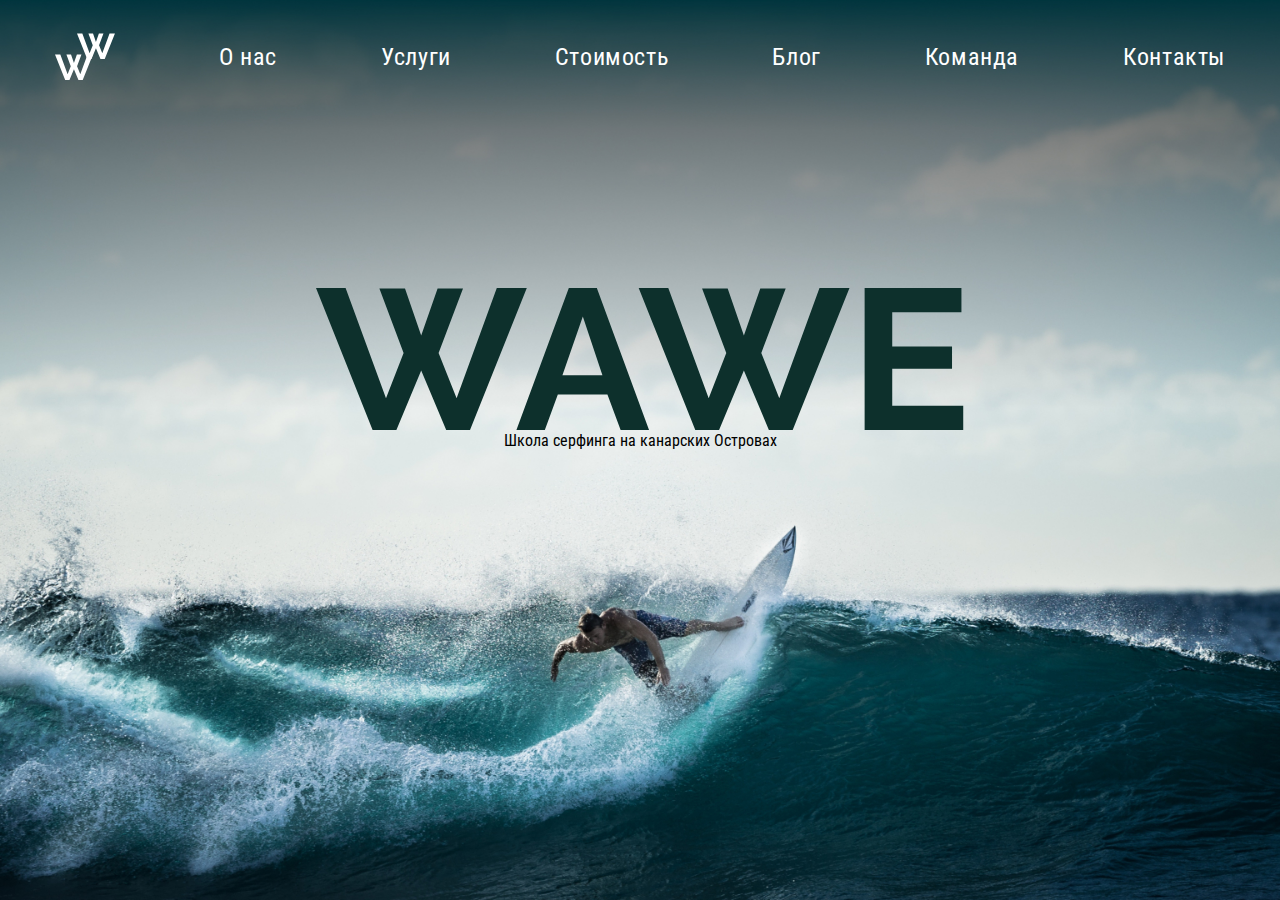
==== wawe/index.html @ 5ee08f69 "Add files via upload" ====
<!DOCTYPE html>
<html lang="en">
<head>
    <meta charset="UTF-8">
    <meta name="viewport" content="width=device-width, initial-scale=1.0">
    <title>Document</title>
    <link rel="preconnect" href="https://fonts.googleapis.com">
<link rel="preconnect" href="https://fonts.gstatic.com" crossorigin>
<link href="https://fonts.googleapis.com/css2?family=Roboto+Condensed:wght@400;500;700;800;900&display=swap" rel="stylesheet">
<link rel="stylesheet" href="reset.css">
<link rel="stylesheet" href="style.css">
   
</head>
<body>
    <div class="wawe">
        <header>
            <div class="container">
                <nav>
                    <img src="loko.svg" alt="" class="logo">
                    <a href="" class="link">О нас</a>
                    <a href="" class="link">Услуги</a>
                    <a href="" class="link">Стоимость</a>
                    <a href="" class="link">Блог</a>
                    <a href="" class="link">Команда</a>
                    <a href="" class="link">Контакты</a>
                </nav>
            </div>
        </header>

        <div class="container">
            <div class="title">
                <svg width="100%" max-width="600px" height="142" viewBox="0 0 648 142" fill="none" xmlns="http://www.w3.org/2000/svg">
                    <path d="M63.4 0.399999H89L105.2 47.4L121.6 0.399999H147L122.6 65L140.6 110.2L180.8 -7.62939e-06H210.8L154 142H130.2L105.2 82.4L80.4 142H56.6L0 -7.62939e-06H29.6L70 110.2L87.6 65L63.4 0.399999ZM252.828 -7.62939e-06H280.828L333.028 142H304.628L291.428 106.6H241.828L228.828 142H200.428L252.828 -7.62939e-06ZM286.428 87.2L266.828 28.6L246.428 87.2H286.428ZM386.084 0.399999H411.684L427.884 47.4L444.284 0.399999H469.684L445.284 65L463.284 110.2L503.484 -7.62939e-06H533.484L476.684 142H452.884L427.884 82.4L403.084 142H379.284L322.684 -7.62939e-06H352.284L392.684 110.2L410.284 65L386.084 0.399999ZM647.231 117.8V142H548.631V-7.62939e-06H645.431V24.2H576.231V58.4H636.031V80.8H576.231V117.8H647.231Z" fill="#0D302C"/>
                    </svg>
                    <p>Школа серфинга на канарских Островах</p>
            </div>
        </div>
    </div>
</body>
</html>
---- wawe/style.css ----
body {
    font-family: 'Roboto Condensed', sans-serif;
}

.container {
    max-width: 1200px;
    width: 100%;

    margin: 0 auto;
    padding: 0 15px;
}

.link {
    color: #FFF;
    font-size: 24px;
    font-style: normal;
    font-weight: 400;
    line-height: normal;
    letter-spacing: 0.6px;

    
}

.wawe {
    background-image: url(wawe-new.jpg);
    height: 100vh;
    background-repeat: no-repeat;
    background-size: cover;
    background-position:center 0;
}
.link:hover {
    border-bottom: 1px solid #00b2a0;
}

nav {
    display: flex;
    justify-content: space-between;
    align-items: center;
    padding-top: 25px;
    gap: 30px;
}


.title {
    text-align: center;
    margin: 200px auto;

}

.title h3 {
    color: #000;
    font-size: 24px;
    font-style: normal;
    font-weight: 400;
    line-height: normal;
    letter-spacing: 0.6px;

    margin-top: 20px;
}

@media (max-with: 700px) {
    nav {
        flex-wrap: wrap;
    }
}
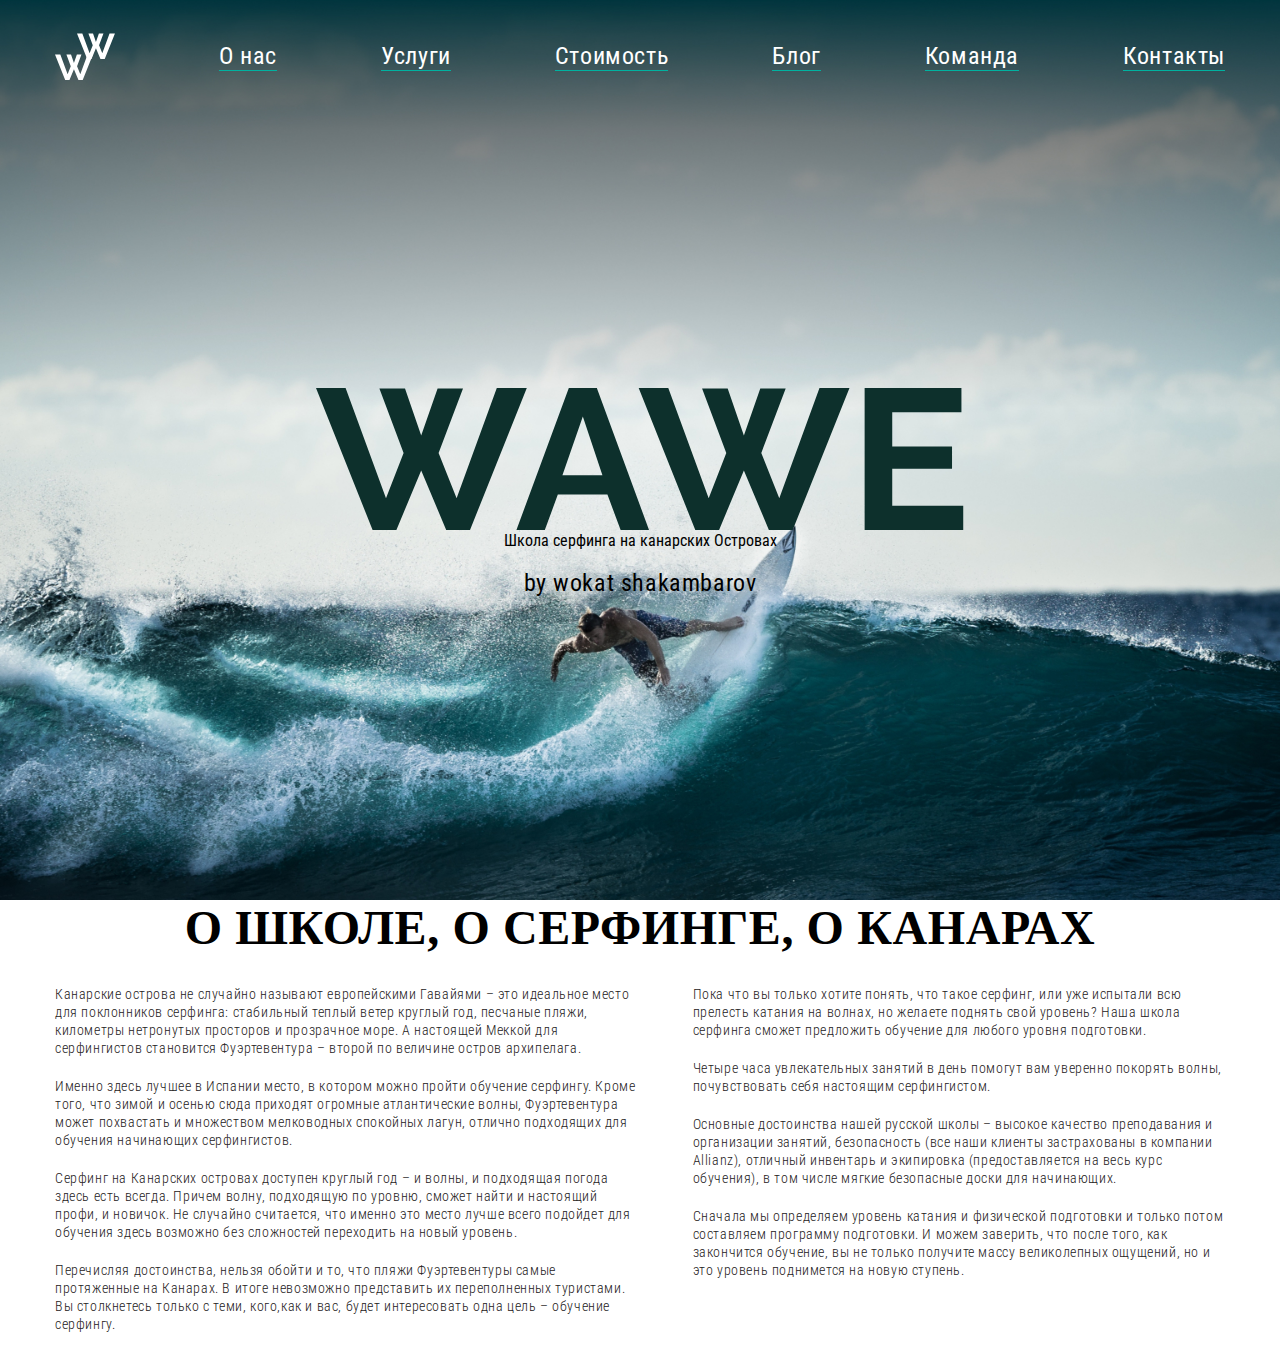
==== commit 3c6439d1: "Add files via upload" ====
--- a/wawe/index.html
+++ b/wawe/index.html
@@ -33,8 +33,35 @@
                     <path d="M63.4 0.399999H89L105.2 47.4L121.6 0.399999H147L122.6 65L140.6 110.2L180.8 -7.62939e-06H210.8L154 142H130.2L105.2 82.4L80.4 142H56.6L0 -7.62939e-06H29.6L70 110.2L87.6 65L63.4 0.399999ZM252.828 -7.62939e-06H280.828L333.028 142H304.628L291.428 106.6H241.828L228.828 142H200.428L252.828 -7.62939e-06ZM286.428 87.2L266.828 28.6L246.428 87.2H286.428ZM386.084 0.399999H411.684L427.884 47.4L444.284 0.399999H469.684L445.284 65L463.284 110.2L503.484 -7.62939e-06H533.484L476.684 142H452.884L427.884 82.4L403.084 142H379.284L322.684 -7.62939e-06H352.284L392.684 110.2L410.284 65L386.084 0.399999ZM647.231 117.8V142H548.631V-7.62939e-06H645.431V24.2H576.231V58.4H636.031V80.8H576.231V117.8H647.231Z" fill="#0D302C"/>
                     </svg>
                     <p>Школа серфинга на канарских Островах</p>
+                    <h3>by wokat shakambarov </h3>
             </div>
         </div>
     </div>
+
+    <div class="info">
+        <div class="container">
+            <h2 class="big-title"> О  ШКОЛЕ, О СЕРФИНГЕ, О КАНАРАХ  </h2>
+
+            <div class="wrap">
+                <div class="box">
+                    <p>Канарские острова не случайно называют европейскими Гавайями – это идеальное место для поклонников серфинга: стабильный теплый ветер круглый год, песчаные пляжи, километры нетронутых просторов и прозрачное море. А настоящей Меккой для серфингистов становится Фуэртевентура – второй по величине остров архипелага.</p>
+                    <p>Именно здесь лучшее в Испании место, в котором можно пройти обучение серфингу. Кроме того, что зимой и осенью сюда приходят огромные атлантические волны, Фуэртевентура может похвастать и множеством мелководных спокойных лагун, отлично подходящих для обучения начинающих серфингистов.</p>
+                    <p>Серфинг на Канарских островах доступен круглый год – и волны, и подходящая погода здесь есть всегда. Причем волну, подходящую по уровню, сможет найти и настоящий профи, и новичок. Не случайно считается, что именно это место лучше всего подойдет для обучения здесь возможно без сложностей переходить на новый уровень.</p>
+                    <p>Перечисляя достоинства, нельзя обойти и то, что пляжи Фуэртевентуры самые протяженные на Канарах. В итоге невозможно представить их переполненных туристами. Вы столкнетесь только с теми, кого,как и вас, будет интересовать одна цель – обучение серфингу.</p>
+                    <p></p>
+                </div>
+
+                <div class="box">
+                    <p>Пока что вы только хотите понять, что такое серфинг, или уже испытали всю прелесть катания на волнах, но желаете поднять свой уровень? Наша школа серфинга сможет предложить обучение для любого уровня подготовки.                    </p>
+                    <p>Четыре часа увлекательных занятий в день помогут вам уверенно покорять волны, почувствовать себя настоящим серфингистом.</p>
+                    <p>Основные достоинства нашей русской школы – высокое качество преподавания и организации занятий, безопасность (все наши клиенты застрахованы в компании Allianz), отличный инвентарь и экипировка (предоставляется на весь курс обучения), в том числе мягкие безопасные доски для начинающих.</p>
+                    <p>Сначала мы определяем уровень катания и физической подготовки и только потом составляем программу подготовки. И можем заверить, что после того, как закончится обучение, вы не только получите массу великолепных ощущений, но и это уровень поднимется на новую ступень.</p>
+                </div>
+            </div>
+        </div>
+    </div>
+
+
+    
 </body>
 </html>--- a/wawe/style.css
+++ b/wawe/style.css
@@ -18,7 +18,7 @@
     line-height: normal;
     letter-spacing: 0.6px;
 
-    
+    border-bottom: 1px solid #00b2a0;
 }
 
 .wawe {
@@ -28,9 +28,7 @@
     background-size: cover;
     background-position:center 0;
 }
-.link:hover {
-    border-bottom: 1px solid #00b2a0;
-}
+
 
 nav {
     display: flex;
@@ -59,7 +57,55 @@
 }
 
 @media (max-with: 700px) {
-    nav {
-        flex-wrap: wrap;
+    
+}
+
+@media (max-with: 700px) {
+    .wrap {
+        flex-direction: column;
     }
+}
+
+
+.big-title {
+    color: #000000;
+    font-family: Ralevay;
+    font-size: 48px;
+    font-style: normal;
+    font-weight: 600;
+    line-height: normal;
+    letter-spacing: 0.6px;
+    text-align: center;
+}
+.box {
+    /* border: 5px solid black */
+}
+
+.box p {
+    margin-bottom: 20px;
+
+    color: #242121;
+
+font-size: 14px;
+font-style: normal;
+font-weight: 300;
+line-height: 18px; /* 128.571% */
+letter-spacing: 0.6px;
+}
+nav {
+    display: flex;
+    justify-content: space-between;
+    align-items: center;
+    padding-top: 25px;
+    gap: 30px;
+    flex-wrap: wrap;
+}
+.title {
+    text-align: center;
+    margin: 300px auto;
+}
+.wrap {
+    display: flex;
+    gap: 50px;
+    margin-top: 30px;
 }